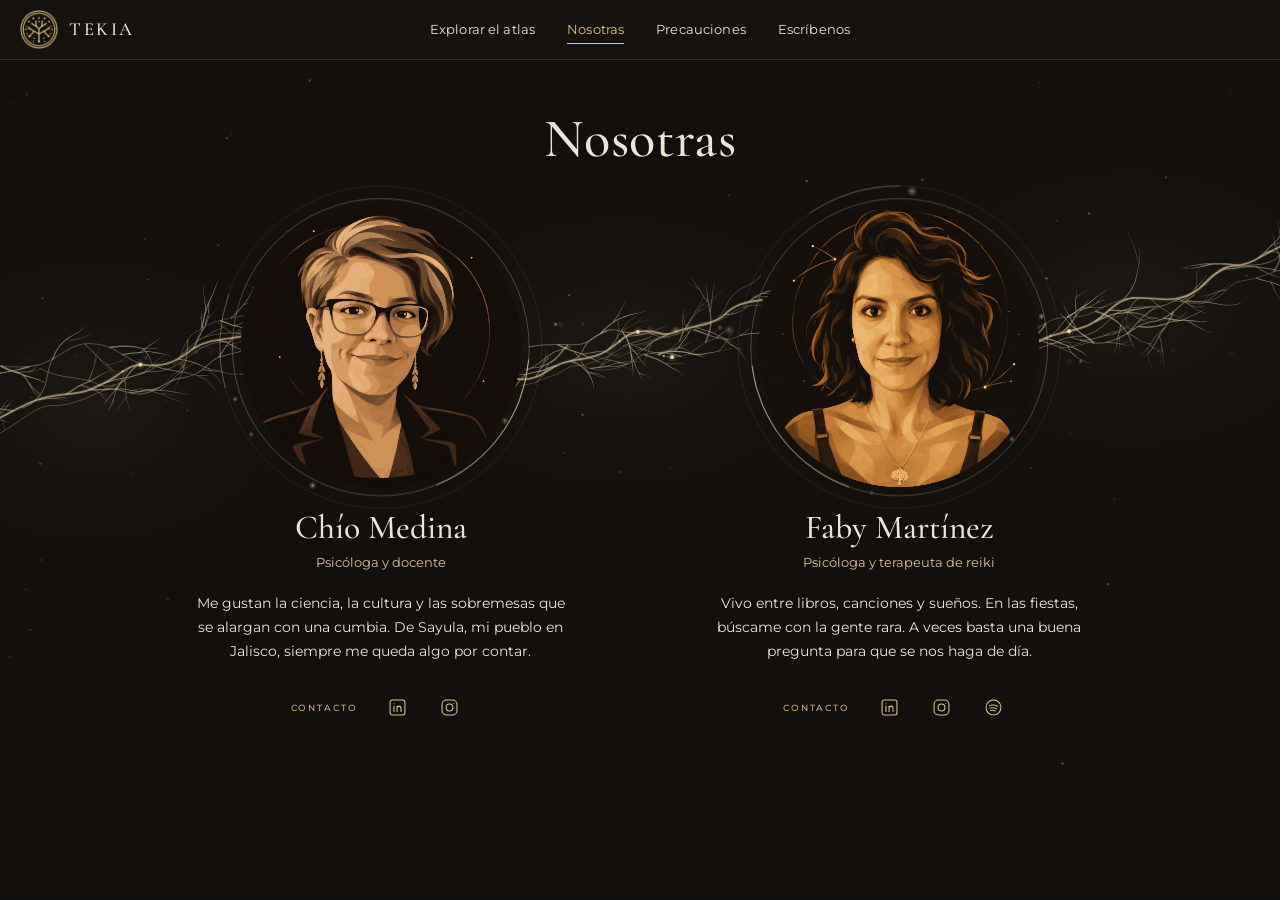
==== nosotras.html @ 7fb5103b "v0.75: retrato frontal de Faby Martínez" ====
<!doctype html>
<html lang="es" class="at-top">
<head>
<meta charset="utf-8">
<meta name="viewport" content="width=device-width, initial-scale=1, viewport-fit=cover">
<meta name="robots" content="noindex">
<title>Nosotras · TEKIA</title>
<link rel="icon" href="assets/tekia-emblema-oro-web.png">
<link rel="preconnect" href="https://fonts.googleapis.com">
<link rel="stylesheet" href="https://fonts.googleapis.com/css2?family=Cormorant+Garamond:ital,wght@0,500;0,600;1,500&family=Montserrat:wght@400;500;600&display=swap">
<style>
:root{
  --noche:#120F0D; --tx:#EDE6D6; --sub:#B4AA97; --oro:#D9C38A; --oro-tenue:#C9B071; --marfil:rgba(237,230,214,.14);
  --serif:"Cormorant Garamond","EB Garamond",Garamond,Georgia,serif;
  --sans:"Montserrat",system-ui,-apple-system,"Segoe UI",sans-serif;
  color-scheme:dark;
}
*{box-sizing:border-box}
html{background:var(--noche)}
body{margin:0;min-height:100vh;min-height:100dvh;background:var(--noche);color:var(--tx);font-family:var(--sans);line-height:1.6;overflow-x:hidden}
a{color:inherit}

/* Barra superior: la misma del atlas */
.top{position:fixed;top:env(safe-area-inset-top,0px);left:0;right:0;z-index:9;display:grid;grid-template-columns:1fr auto 1fr;align-items:center;
  padding:.6rem max(20px,env(safe-area-inset-right,0px)) .6rem max(20px,env(safe-area-inset-left,0px));
  background:rgba(26,23,20,.55);-webkit-backdrop-filter:blur(12px) saturate(1.2);backdrop-filter:blur(12px) saturate(1.2);border-bottom:1px solid var(--marfil)}
.top .brand{justify-self:start;display:inline-flex;align-items:center;gap:.7rem;text-decoration:none;color:var(--tx)}
.top .brand img{width:38px;display:block;filter:drop-shadow(0 1px 2px rgba(0,0,0,.25))}
.top .brand span{font:500 1.15rem/1 var(--serif);letter-spacing:.14em}
.top nav{display:flex;justify-content:center;gap:2rem;font:400 .82rem/1 var(--sans);letter-spacing:.01em}
.top nav a{text-decoration:none;color:var(--tx);padding:.55rem 0;position:relative;white-space:nowrap;display:inline-flex;align-items:center;min-height:32px}
.top nav a::after{content:"";position:absolute;left:0;right:0;bottom:.1rem;height:1px;background:var(--oro);transform:scaleX(0);transition:transform .3s}
.top nav a:hover{color:var(--oro)}.top nav a:hover::after{transform:scaleX(1)}
.top nav a[aria-current]{color:var(--oro);cursor:default}.top nav a[aria-current]::after{transform:scaleX(1)}
.top nav a:focus-visible{outline:1px solid var(--oro);outline-offset:4px}
.top .end{justify-self:end}
@media (max-width:860px){.top nav{gap:1.1rem;font-size:.76rem}}
@media (max-width:640px){.top{grid-template-columns:auto 1fr auto}.top .brand span{display:none}.top nav{gap:1rem}.top nav a{display:none}.top nav a.m{display:inline-flex}}

/* Nosotras */
.nos{position:relative;isolation:isolate;padding:calc(76px + env(safe-area-inset-top,0px) + 2.2rem) max(20px,env(safe-area-inset-right,0px)) 4.5rem max(20px,env(safe-area-inset-left,0px))}
.nos h1{margin:0 0 2.4rem;text-align:center;font:500 clamp(2.4rem,5vw,3.4rem)/1.05 var(--serif);letter-spacing:.01em;color:var(--tx)}
.nos{overflow:hidden}
.mic{position:absolute;z-index:-1;left:50%;transform:translateX(-50%);top:calc(76px + env(safe-area-inset-top,0px));width:max(100%,1200px);max-width:none;height:auto;pointer-events:none}
/* cuatro niveles alineados por la cuadrícula: medallón, nombre y oficio, semblanza, contacto */
.fichas{max-width:60rem;margin:0 auto;display:grid;grid-template-columns:repeat(2,minmax(0,1fr));grid-template-rows:auto auto 1fr auto;column-gap:clamp(2rem,6vw,5rem)}
.ficha{display:grid;grid-row:span 4;grid-template-rows:subgrid;justify-items:center;text-align:center}
.med{width:min(280px,100%);aspect-ratio:1/1;margin:0 0 1.4rem}
.med img{display:block;width:100%;height:100%;object-fit:contain;border-radius:50%}
.quien h2{margin:0;font:500 clamp(1.7rem,3vw,2.1rem)/1.15 var(--serif);color:var(--tx)}
.quien p{margin:.35rem 0 0;font:400 .82rem/1.4 var(--sans);color:var(--oro)}
.bio{margin:1.2rem 0 0;max-width:23rem;font:400 .86rem/1.75 var(--sans);color:var(--tx);text-wrap:pretty}
.ct{display:flex;align-items:center;justify-content:center;gap:.5rem;margin-top:1.4rem}
.ct span{font:500 .58rem/1 var(--sans);letter-spacing:.2em;text-transform:uppercase;color:var(--oro-tenue);margin-right:.6rem}
.ct a{width:44px;height:44px;display:grid;place-items:center;border-radius:99px;color:var(--oro);transition:color .3s,background .3s}
.ct a:hover{color:#EFE0B4;background:rgba(217,195,138,.08)}
.ct a:focus-visible{outline:1px solid var(--oro);outline-offset:2px}
.ct svg{width:21px;height:21px}
@media (max-width:640px){
  .nos{padding:calc(64px + env(safe-area-inset-top,0px) + 1.4rem) 12px 3rem}
  .nos h1{margin-bottom:1.5rem}
  .fichas{column-gap:10px;max-width:440px}
  .med{width:100%;margin-bottom:.8rem}
  .quien h2{font-size:clamp(1.45rem,6.65vw,2.1rem)}
  .quien p{font-size:.74rem}
  .bio{margin-top:.7rem;font-size:.78rem;line-height:1.55}
  .ct{flex-wrap:wrap;gap:0;margin-top:.9rem}
  .ct span{flex-basis:100%;text-align:center;margin:0 0 .1rem}
  .mic{width:min(600px,calc(133.333% - 32px));top:calc(64px + env(safe-area-inset-top,0px) + 4.2rem)}
}
.halo{position:absolute;inset:0;z-index:-1;width:100%;height:100%;pointer-events:none}
.med{position:relative}
.sr{position:absolute;width:1px;height:1px;overflow:hidden;clip:rect(0 0 0 0);white-space:nowrap}
</style>
</head>
<body>
<header class="top">
  <a class="brand" href="./" aria-label="TEKIA, volver al atlas"><img src="assets/tekia-emblema-oro-web.png" alt=""><span aria-hidden="true">TEKIA</span></a>
  <nav aria-label="Navegación general"><a href="./">Explorar el atlas</a><a class="m" aria-current="page">Nosotras</a><a class="m" href="./#f-precauciones">Precauciones</a><a href="./#f-acomp">Escríbenos</a></nav>
  <span class="end" aria-hidden="true"></span>
</header>
<main class="nos" id="nosotras">
  <img class="mic" src="assets/nosotras/micelio.svg" width="1200" height="720" alt="" aria-hidden="true">
  <canvas class="halo" id="halo" aria-hidden="true"></canvas>
  <h1>Nosotras</h1>
  <div class="fichas">
    <article class="ficha" aria-labelledby="n-chio">
      <div class="med"><img src="assets/nosotras/chio-medina.svg" width="1080" height="1080" alt="Retrato dibujado de Chío Medina"></div>
      <div class="quien"><h2 id="n-chio">Chío Medina</h2><p>Psicóloga y docente</p></div>
      <p class="bio">Me gustan la ciencia, la cultura y las sobremesas que se alargan con una cumbia. De Sayula, mi pueblo en Jalisco, siempre me queda algo por contar.</p>
      <div class="ct"><span>Contacto</span>
        <a href="https://www.linkedin.com/in/roc%C3%ADomedina/" target="_blank" rel="noopener" aria-label="LinkedIn de Chío Medina (se abre en otra pestaña)"><svg viewBox="0 0 24 24" aria-hidden="true"><use href="#i-in"/></svg></a>
        <a href="https://www.instagram.com/chiomedinar/" target="_blank" rel="noopener" aria-label="Instagram de Chío Medina (se abre en otra pestaña)"><svg viewBox="0 0 24 24" aria-hidden="true"><use href="#i-ig"/></svg></a>
      </div>
    </article>
    <article class="ficha" aria-labelledby="n-faby">
      <div class="med"><img src="assets/nosotras/faby-martinez.svg" width="1080" height="1080" alt="Retrato de Faby Martínez"></div>
      <div class="quien"><h2 id="n-faby">Faby Martínez</h2><p>Psicóloga y terapeuta de reiki</p></div>
      <p class="bio">Vivo entre libros, canciones y sueños. En las fiestas, búscame con la gente rara. A veces basta una buena pregunta para que se nos haga de día.</p>
      <div class="ct"><span>Contacto</span>
        <a href="https://www.linkedin.com/in/fabiola-mart%C3%ADnez-1661a428b" target="_blank" rel="noopener" aria-label="LinkedIn de Faby Martínez (se abre en otra pestaña)"><svg viewBox="0 0 24 24" aria-hidden="true"><use href="#i-in"/></svg></a>
        <a href="https://www.instagram.com/fabmar.12/" target="_blank" rel="noopener" aria-label="Instagram de Faby Martínez (se abre en otra pestaña)"><svg viewBox="0 0 24 24" aria-hidden="true"><use href="#i-ig"/></svg></a>
        <a href="https://open.spotify.com/user/metzeri.27" target="_blank" rel="noopener" aria-label="Spotify de Faby Martínez (se abre en otra pestaña)"><svg viewBox="0 0 24 24" aria-hidden="true"><use href="#i-sp"/></svg></a>
      </div>
    </article>
  </div>
</main>
<svg width="0" height="0" style="position:absolute" aria-hidden="true">
  <symbol id="i-in" viewBox="0 0 24 24"><g fill="none" stroke="currentColor" stroke-width="1.2" stroke-linecap="round" stroke-linejoin="round"><rect x="3.5" y="3.5" width="17" height="17" rx="2.5"/><path d="M8 10.5v6M8 7.6v.1M11.5 16.5v-6M11.5 13c0-1.6 1-2.6 2.4-2.6 1.4 0 2.1.9 2.1 2.6v3.5"/></g></symbol>
  <symbol id="i-ig" viewBox="0 0 24 24"><g fill="none" stroke="currentColor" stroke-width="1.2" stroke-linecap="round"><rect x="3.5" y="3.5" width="17" height="17" rx="5"/><circle cx="12" cy="12" r="3.9"/><path d="M16.9 7.1v.1"/></g></symbol>
  <symbol id="i-sp" viewBox="0 0 24 24"><g fill="none" stroke="currentColor" stroke-width="1.2" stroke-linecap="round"><circle cx="12" cy="12" r="8.5"/><path d="M7.6 9.6c3-.9 6.3-.6 9 .9M8.1 12.6c2.4-.7 5-.4 7.2.8M8.6 15.4c1.9-.5 3.8-.3 5.5.6"/></g></symbol>
</svg>
<script>
// anillos y partículas: capa decorativa aparte; los retratos no se tocan
(function(){var cv=document.getElementById('halo'),nos=document.getElementById('nosotras'),cx=cv.getContext('2d'),dpr=1,W=0,H=0,M=[],P=[],O=[],
  still=matchMedia('(prefers-reduced-motion: reduce)'),t0=performance.now(),raf=0;
  function rnd(a,b){return a+Math.random()*(b-a)}
  function layout(){var n=nos.getBoundingClientRect();dpr=Math.min(2,devicePixelRatio||1);W=n.width;H=n.height;cv.width=W*dpr;cv.height=H*dpr;
    M=[].map.call(nos.querySelectorAll('.med img'),function(m){var r=m.getBoundingClientRect();return {x:r.left-n.left+r.width/2,y:r.top-n.top+r.height/2,r:r.width/2}});
    if(!P.length){for(var k=0;k<46;k++)P.push({u:Math.random(),v:rnd(.012,.035)*(Math.random()<.5?-1:1),o:rnd(-1,1),s:rnd(.6,1.6),a:rnd(.35,.9),ph:rnd(0,6.3)})}
    if(!O.length){M.forEach(function(m,i){for(var k=0;k<5;k++)O.push({m:i,a:rnd(0,6.3),w:rnd(.08,.22)*(k%2?-1:1),rr:rnd(1.03,1.13),s:rnd(.7,1.5),ph:rnd(0,6.3)})})}
    draw(performance.now())}
  // hebra que une los dos retratos y sale a los bordes, con una ondulación suave
  function strand(u,t){if(M.length<2)return [0,0];var a=M[0],b=M[1],y0=(a.y+b.y)/2,x=u*W,
    w=Math.sin(u*9+t*.00035)*a.r*.07+Math.sin(u*23-t*.0005)*a.r*.025,
    lift=-Math.exp(-Math.pow((x-(a.x+b.x)/2)/(a.r*1.4),2))*a.r*.08;return [x,y0+w+lift]}
  function draw(t){cx.setTransform(dpr,0,0,dpr,0,0);cx.clearRect(0,0,W,H);if(M.length<2)return;var dt=(t-t0)/1000,mv=!still.matches;
    // anillos
    M.forEach(function(m,i){var br=mv?.5+.5*Math.sin(dt*.6+i*1.7):.6;
      cx.lineWidth=.7;cx.strokeStyle='rgba(217,195,138,'+(.32+.16*br)+')';cx.beginPath();cx.arc(m.x,m.y,m.r*1.06,0,6.2832);cx.stroke();
      cx.lineWidth=.5;cx.strokeStyle='rgba(201,176,113,.24)';cx.beginPath();cx.arc(m.x,m.y,m.r*1.15,0,6.2832);cx.stroke();
      var rot=mv?dt*(i?-.05:.05):0;cx.lineWidth=.9;cx.strokeStyle='rgba(240,222,170,'+(.5+.3*br)+')';cx.beginPath();cx.arc(m.x,m.y,m.r*1.06,rot+i*2,rot+i*2+1.1);cx.stroke();
      cx.beginPath();cx.arc(m.x,m.y,m.r*1.15,-rot*1.4+3+i,-rot*1.4+3.6+i);cx.strokeStyle='rgba(217,195,138,.38)';cx.stroke()});
    // partículas que orbitan
    O.forEach(function(o){var m=M[o.m],a=o.a+(mv?dt*o.w:0),x=m.x+Math.cos(a)*m.r*o.rr,y=m.y+Math.sin(a)*m.r*o.rr,al=.45+.35*Math.sin(dt*1.3+o.ph);dot(x,y,o.s,mv?al:.6)});
    // partículas que viajan por la hebra
    P.forEach(function(p){var u=((p.u+(mv?dt*p.v:0))%1+1)%1,q=strand(u,mv?t:0),edge=Math.min(1,u*6,(1-u)*6),y=q[1]+p.o*M[0].r*.05;
      dot(q[0],y,p.s,p.a*edge*(mv?.6+.4*Math.sin(dt*2+p.ph):.7))})}
  function dot(x,y,s,a){var g=cx.createRadialGradient(x,y,0,x,y,s*4);g.addColorStop(0,'rgba(255,240,200,'+a+')');g.addColorStop(.3,'rgba(232,212,158,'+a*.5+')');g.addColorStop(1,'rgba(201,176,113,0)');cx.fillStyle=g;cx.beginPath();cx.arc(x,y,s*4,0,6.2832);cx.fill()}
  function loop(t){draw(t);raf=still.matches||document.hidden?0:requestAnimationFrame(loop)}
  function go(){if(!raf&&!still.matches&&!document.hidden)raf=requestAnimationFrame(loop);else draw(performance.now())}
  addEventListener('resize',layout);document.addEventListener('visibilitychange',go);still.addEventListener&&still.addEventListener('change',go);
  [].forEach.call(nos.querySelectorAll('.med img'),function(i){if(!i.complete)i.addEventListener('load',layout)});
  if(document.fonts&&document.fonts.ready)document.fonts.ready.then(layout);layout();go()})();
</script>
</body>
</html>
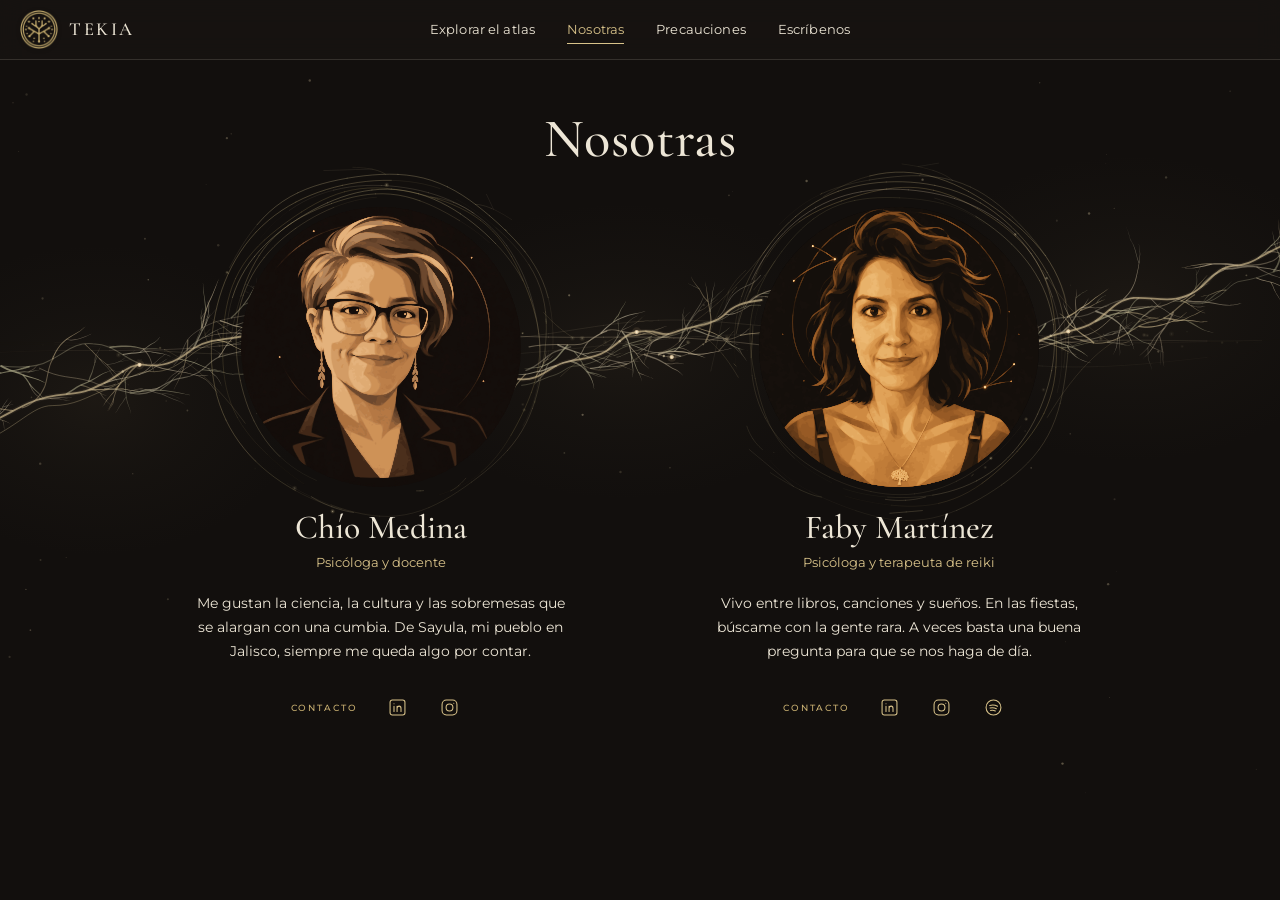
==== commit cac96c9e: "v0.77: micelio vivo alrededor de los retratos en Nosotras" ====
--- a/nosotras.html
+++ b/nosotras.html
@@ -37,7 +37,11 @@
 @media (max-width:860px){.top nav{gap:1.1rem;font-size:.76rem}}
 @media (max-width:640px){.top{grid-template-columns:auto 1fr auto}.top .brand span{display:none}.top nav{gap:1rem}.top nav a{display:none}.top nav a.m{display:inline-flex}}
 
-/* Nosotras */
+</style>
+<style id="nos-css">
+/* Nosotras: estilos acotados a la sección (también se usan dentro del atlas) */
+.nos{--noche:#120F0D;--tx:#EDE6D6;--sub:#B4AA97;--oro:#D9C38A;--oro-tenue:#C9B071;--serif:"Cormorant Garamond","EB Garamond",Garamond,Georgia,serif;--sans:"Montserrat",system-ui,-apple-system,"Segoe UI",sans-serif;background:var(--noche);color:var(--tx);font-family:var(--sans);line-height:1.6;min-height:100vh;min-height:100dvh}
+.nos *{box-sizing:border-box}.nos a{color:inherit}
 .nos{position:relative;isolation:isolate;padding:calc(76px + env(safe-area-inset-top,0px) + 2.2rem) max(20px,env(safe-area-inset-right,0px)) 4.5rem max(20px,env(safe-area-inset-left,0px))}
 .nos h1{margin:0 0 2.4rem;text-align:center;font:500 clamp(2.4rem,5vw,3.4rem)/1.05 var(--serif);letter-spacing:.01em;color:var(--tx)}
 .nos{overflow:hidden}
@@ -69,6 +73,10 @@
   .mic{width:min(600px,calc(133.333% - 32px));top:calc(64px + env(safe-area-inset-top,0px) + 4.2rem)}
 }
 .halo{position:absolute;inset:0;z-index:-1;width:100%;height:100%;pointer-events:none}
+/* el micelio de fondo respira: deriva de pocos px, muy lenta */
+@keyframes micVivo{0%{transform:translate(-50%,0);opacity:.86}50%{transform:translate(calc(-50% + 5px),-3px);opacity:1}100%{transform:translate(calc(-50% - 4px),2px);opacity:.92}}
+.mic{animation:micVivo 36s ease-in-out infinite alternate}
+@media (prefers-reduced-motion:reduce){.mic{animation:none}}
 .med{position:relative}
 .sr{position:absolute;width:1px;height:1px;overflow:hidden;clip:rect(0 0 0 0);white-space:nowrap}
 </style>
@@ -110,35 +118,70 @@
   <symbol id="i-ig" viewBox="0 0 24 24"><g fill="none" stroke="currentColor" stroke-width="1.2" stroke-linecap="round"><rect x="3.5" y="3.5" width="17" height="17" rx="5"/><circle cx="12" cy="12" r="3.9"/><path d="M16.9 7.1v.1"/></g></symbol>
   <symbol id="i-sp" viewBox="0 0 24 24"><g fill="none" stroke="currentColor" stroke-width="1.2" stroke-linecap="round"><circle cx="12" cy="12" r="8.5"/><path d="M7.6 9.6c3-.9 6.3-.6 9 .9M8.1 12.6c2.4-.7 5-.4 7.2.8M8.6 15.4c1.9-.5 3.8-.3 5.5.6"/></g></symbol>
 </svg>
-<script>
-// anillos y partículas: capa decorativa aparte; los retratos no se tocan
-(function(){var cv=document.getElementById('halo'),nos=document.getElementById('nosotras'),cx=cv.getContext('2d'),dpr=1,W=0,H=0,M=[],P=[],O=[],
-  still=matchMedia('(prefers-reduced-motion: reduce)'),t0=performance.now(),raf=0;
-  function rnd(a,b){return a+Math.random()*(b-a)}
-  function layout(){var n=nos.getBoundingClientRect();dpr=Math.min(2,devicePixelRatio||1);W=n.width;H=n.height;cv.width=W*dpr;cv.height=H*dpr;
-    M=[].map.call(nos.querySelectorAll('.med img'),function(m){var r=m.getBoundingClientRect();return {x:r.left-n.left+r.width/2,y:r.top-n.top+r.height/2,r:r.width/2}});
-    if(!P.length){for(var k=0;k<46;k++)P.push({u:Math.random(),v:rnd(.012,.035)*(Math.random()<.5?-1:1),o:rnd(-1,1),s:rnd(.6,1.6),a:rnd(.35,.9),ph:rnd(0,6.3)})}
-    if(!O.length){M.forEach(function(m,i){for(var k=0;k<5;k++)O.push({m:i,a:rnd(0,6.3),w:rnd(.08,.22)*(k%2?-1:1),rr:rnd(1.03,1.13),s:rnd(.7,1.5),ph:rnd(0,6.3)})})}
-    draw(performance.now())}
-  // hebra que une los dos retratos y sale a los bordes, con una ondulación suave
-  function strand(u,t){if(M.length<2)return [0,0];var a=M[0],b=M[1],y0=(a.y+b.y)/2,x=u*W,
-    w=Math.sin(u*9+t*.00035)*a.r*.07+Math.sin(u*23-t*.0005)*a.r*.025,
-    lift=-Math.exp(-Math.pow((x-(a.x+b.x)/2)/(a.r*1.4),2))*a.r*.08;return [x,y0+w+lift]}
-  function draw(t){cx.setTransform(dpr,0,0,dpr,0,0);cx.clearRect(0,0,W,H);if(M.length<2)return;var dt=(t-t0)/1000,mv=!still.matches;
-    // anillos
-    M.forEach(function(m,i){var br=mv?.5+.5*Math.sin(dt*.6+i*1.7):.6;
-      cx.lineWidth=.7;cx.strokeStyle='rgba(217,195,138,'+(.32+.16*br)+')';cx.beginPath();cx.arc(m.x,m.y,m.r*1.06,0,6.2832);cx.stroke();
-      cx.lineWidth=.5;cx.strokeStyle='rgba(201,176,113,.24)';cx.beginPath();cx.arc(m.x,m.y,m.r*1.15,0,6.2832);cx.stroke();
-      var rot=mv?dt*(i?-.05:.05):0;cx.lineWidth=.9;cx.strokeStyle='rgba(240,222,170,'+(.5+.3*br)+')';cx.beginPath();cx.arc(m.x,m.y,m.r*1.06,rot+i*2,rot+i*2+1.1);cx.stroke();
-      cx.beginPath();cx.arc(m.x,m.y,m.r*1.15,-rot*1.4+3+i,-rot*1.4+3.6+i);cx.strokeStyle='rgba(217,195,138,.38)';cx.stroke()});
-    // partículas que orbitan
-    O.forEach(function(o){var m=M[o.m],a=o.a+(mv?dt*o.w:0),x=m.x+Math.cos(a)*m.r*o.rr,y=m.y+Math.sin(a)*m.r*o.rr,al=.45+.35*Math.sin(dt*1.3+o.ph);dot(x,y,o.s,mv?al:.6)});
+<script id="nos-js">
+// micelio vivo: capa decorativa aparte (canvas detrás); los retratos no se tocan
+(function(){var cv=document.getElementById('halo'),nos=document.getElementById('nosotras'),cx=cv.getContext('2d'),dpr=1,W=0,H=0,M=[],P=[],O=[],HY=[],TW=[],LK=[],
+  still=matchMedia('(prefers-reduced-motion: reduce)'),t0=performance.now(),raf=0,TAU=6.2832,
+  seed=7;function rnd(a,b){seed=(seed*16807)%2147483647;return a+(seed/2147483647)*(b-a)}
+  function sg(){return rnd(0,1)<.5?-1:1}
+  var COL=['203,186,153','217,195,138','232,212,158','201,176,113','226,204,150'];
+  // hebras precalculadas en unidades del radio; cada cuadro solo mueve parámetros
+  function build(){M.forEach(function(m,i){var n=8,base=HY.length;
+    for(var k=0;k<n;k++){var hs=[];for(var j=0;j<3;j++)hs.push({k:[2,3,5,7][(k+j*2)%4],A:rnd(.004,.013),ph:rnd(0,TAU),w:rnd(.025,.07)*sg()});
+      HY.push({m:i,rr:1.05+.19*k/(n-1)+rnd(-.008,.008),a0:rnd(0,TAU),span:rnd(2.8,6.1),dir:sg(),hs:hs,br:rnd(.004,.008),bw:TAU/rnd(10,20),bp:rnd(0,TAU),
+        gw:TAU/rnd(12,20),gp:rnd(0,TAU),al:rnd(.22,.46)*m.sc*(m.sc<1?1.1:1),lw:rnd(.5,.85),c:COL[[4,1,2,3,0][k%5]]})}
+    for(k=0;k<16;k++){var a=base+Math.floor(rnd(0,n-1)),free=k%3==0;
+      TW.push({h:free?base+n-1:a,h2:free?-1:a+1,f:rnd(0,TAU),d:rnd(.12,.38)*sg(),bulge:rnd(-.02,.05),out:rnd(.05,.1),gw:TAU/rnd(11,19),gp:rnd(0,TAU),al:rnd(.18,.38),fork:rnd(.4,.7),fd:rnd(.15,.3)*sg()})}
+    for(k=0;k<4;k++)LK.push({m:i,side:k<2?0:1,d:(k%2?1:-1)*rnd(.35,.7),x:rnd(1.35,1.7),rr:rnd(1.1,1.2),gw:TAU/rnd(13,20),gp:rnd(0,TAU)})});
+    for(var k=0;k<46;k++)P.push({u:rnd(0,1),v:rnd(.008,.022)*sg(),o:rnd(-1,1),s:rnd(.5,1.1),a:rnd(.35,.8),ph:rnd(0,TAU)});
+    for(k=0;k<14;k++)O.push({h:Math.floor(rnd(0,HY.length)),f:rnd(0,TAU),w:rnd(.02,.05)*sg(),s:rnd(.5,1),ph:rnd(0,TAU)})}
+  // si la sección está oculta (0×0) no se mide ni se dibuja; TEKIA_nosHalo() la recupera al mostrarse
+  function layout(){var n=nos.getBoundingClientRect();M=[];if(!nos.getClientRects().length||!(n.width>0)||!(n.height>0))return;
+    dpr=Math.min(2,devicePixelRatio||1);W=n.width;H=n.height;cv.width=W*dpr;cv.height=H*dpr;
+    M=[].map.call(nos.querySelectorAll('.med img'),function(m){var r=m.getBoundingClientRect();return {x:r.left-n.left+r.width/2,y:r.top-n.top+r.height/2,r:r.width/2,sc:r.width<240?.72:1}}).filter(function(m){return m.r>0&&isFinite(m.x)&&isFinite(m.y)});
+    if(M.length<2)M=[];
+    if(!HY.length&&M.length>1)build();draw(performance.now())}
+  function rot(i,t){return t*(i?-.012:.012)}
+  // radio de una hebra en el ángulo local f
+  function R(h,f,t){var m=M[h.m],v=h.rr-1+h.br*Math.sin(t*h.bw+h.bp);for(var j=0;j<3;j++){var q=h.hs[j];v+=q.A*Math.sin(q.k*f+q.ph+q.w*t)}return m.r*(1+v*m.sc)}
+  function pt(h,f,t,ex){var m=M[h.m],a=f+rot(h.m,t),r=R(h,f,t)+(ex||0)*m.r*m.sc;return [m.x+Math.cos(a)*r,m.y+Math.sin(a)*r]}
+  function grow(w,p,t){var s=.5+.5*Math.sin(t*w+p);return s*s*(3-2*s)}
+  // hebra horizontal que une los dos retratos y sale a los bordes
+  function strand(u,t,o){if(M.length<2)return [0,0];var a=M[0],b=M[1],y0=(a.y+b.y)/2,x=u*W,o=o||0,
+    w=Math.sin(u*(9+o*2.3)+t*.35+o*1.7)*a.r*.07+Math.sin(u*(23-o*4)-t*.5+o)*a.r*.025,
+    lift=-Math.exp(-Math.pow((x-(a.x+b.x)/2)/(a.r*1.4),2))*a.r*.08;return [x,y0+w+lift+o*a.r*.045]}
+  function seg(pts,al,c,lw,fade){cx.lineWidth=lw;var n=pts.length,ch=6;for(var i=0;i<n-1;i+=ch){var e=Math.min(n-1,i+ch),u=(i+e)/2/(n-1),f=fade?fade(u,pts[i]):1;
+      if(al*f<.01)continue;cx.strokeStyle='rgba('+c+','+(al*f).toFixed(3)+')';cx.beginPath();cx.moveTo(pts[i][0],pts[i][1]);for(var j=i+1;j<=e;j++)cx.lineTo(pts[j][0],pts[j][1]);cx.stroke()}}
+  function quad(p0,c,p2,g,n){var o=[];n=n||10;for(var i=0;i<=n;i++){var s=g*i/n,z=1-s;o.push([z*z*p0[0]+2*z*s*c[0]+s*s*p2[0],z*z*p0[1]+2*z*s*c[1]+s*s*p2[1]])}return o}
+  function draw(T){cx.setTransform(dpr,0,0,dpr,0,0);cx.clearRect(0,0,W,H);if(M.length<2)return;var mv=!still.matches,t=mv?(T-t0)/1000+40:47;
+    cx.lineCap='round';cx.lineJoin='round';
+    // hebras horizontales
+    [[0,.34,.8],[-1,.2,.55],[1.2,.16,.5]].forEach(function(s){var pts=[];for(var i=0;i<=140;i++)pts.push(strand(i/140,t,s[0]));
+      seg(pts,s[1],COL[0],s[2],function(u){return Math.min(1,u*5,(1-u)*5)})});
+    // anillos de micelio que rodean cada retrato, crecen y se repliegan despacio
+    HY.forEach(function(h){var g=mv?.58+.42*grow(h.gw,h.gp,t):.9,sp=h.span*g,n=Math.max(8,Math.ceil(sp/.05)),pts=[];
+      for(var i=0;i<=n;i++)pts.push(pt(h,h.a0+h.dir*sp*i/n,t));var m=M[h.m];
+      seg(pts,h.al,h.c,h.lw,function(u,p){var dn=(p[1]-m.y)/(m.r*1.2);return Math.min(1,u*7,(1-u)*4)*(1-.4*Math.max(0,dn*dn*dn))})});
+    // ramitas que se bifurcan y se reconectan con la hebra vecina
+    TW.forEach(function(w){var h=HY[w.h],g=mv?grow(w.gw,w.gp,t):.8;if(g<.03)return;var p0=pt(h,w.f,t),p2,c,f2=w.f+w.d;
+      if(w.h2>=0){var h2=HY[w.h2];p2=pt(h2,f2,t);c=pt(h,w.f+w.d*.5,t,(h2.rr-h.rr)*.5+w.bulge)}else{p2=pt(h,f2,t,w.out);c=pt(h,w.f+w.d*.3,t,w.out*.7)}
+      var pts=quad(p0,c,p2,g,12);seg(pts,w.al,COL[2],.5,function(u){return w.h2>=0?1:1-u*.6});
+      if(w.h2<0&&g>w.fork){var b=quad(p0,c,p2,w.fork,6).pop(),e=pt(h,f2+w.fd,t,w.out*1.25),gg=(g-w.fork)/(1-w.fork);
+        seg(quad(b,[(b[0]+e[0])/2,(b[1]+e[1])/2],e,gg,6),w.al*.8,COL[0],.45)}});
+    // enlaces entre la hebra horizontal y los anillos
+    LK.forEach(function(l){var m=M[l.m],sd=l.side?-1:1,x=Math.max(0,Math.min(W,m.x+sd*m.r*l.x*m.sc)),s=strand(x/W,t,0),
+      a=(l.side?Math.PI:0)+l.d-rot(l.m,t),e=pt({m:l.m,rr:l.rr,br:0,bw:0,bp:0,hs:HY[0].hs},a,t),c=[(s[0]+e[0])/2,s[1]+(e[1]-s[1])*.25],g=mv?.4+.6*grow(l.gw,l.gp,t):.85;
+      seg(quad(s,c,e,g,12),.26,COL[1],.5)});
+    // partículas que recorren los anillos
+    O.forEach(function(o){var h=HY[o.h],p=pt(h,o.f+(mv?o.w*t:0),t);dot(p[0],p[1],o.s,mv?.35+.3*Math.sin(t*.8+o.ph):.5)});
     // partículas que viajan por la hebra
-    P.forEach(function(p){var u=((p.u+(mv?dt*p.v:0))%1+1)%1,q=strand(u,mv?t:0),edge=Math.min(1,u*6,(1-u)*6),y=q[1]+p.o*M[0].r*.05;
-      dot(q[0],y,p.s,p.a*edge*(mv?.6+.4*Math.sin(dt*2+p.ph):.7))})}
-  function dot(x,y,s,a){var g=cx.createRadialGradient(x,y,0,x,y,s*4);g.addColorStop(0,'rgba(255,240,200,'+a+')');g.addColorStop(.3,'rgba(232,212,158,'+a*.5+')');g.addColorStop(1,'rgba(201,176,113,0)');cx.fillStyle=g;cx.beginPath();cx.arc(x,y,s*4,0,6.2832);cx.fill()}
-  function loop(t){draw(t);raf=still.matches||document.hidden?0:requestAnimationFrame(loop)}
-  function go(){if(!raf&&!still.matches&&!document.hidden)raf=requestAnimationFrame(loop);else draw(performance.now())}
+    P.forEach(function(p){var u=((p.u+(mv?t*p.v:0))%1+1)%1,q=strand(u,t,0),edge=Math.min(1,u*6,(1-u)*6),y=q[1]+p.o*M[0].r*.05;
+      dot(q[0],y,p.s,p.a*edge*(mv?.55+.35*Math.sin(t*1.2+p.ph):.6))})}
+  function dot(x,y,s,a){var g=cx.createRadialGradient(x,y,0,x,y,s*3);g.addColorStop(0,'rgba(250,236,198,'+a+')');g.addColorStop(.35,'rgba(232,212,158,'+a*.4+')');g.addColorStop(1,'rgba(201,176,113,0)');cx.fillStyle=g;cx.beginPath();cx.arc(x,y,s*3,0,6.2832);cx.fill()}
+  function off(){return still.matches||document.hidden||!nos.isConnected||!nos.getClientRects().length}
+  function loop(t){draw(t);raf=off()?0:requestAnimationFrame(loop)}
+  function go(){if(!raf&&!off())raf=requestAnimationFrame(loop);else draw(performance.now())}
+  window.TEKIA_nosHalo=function(){layout();go()};
   addEventListener('resize',layout);document.addEventListener('visibilitychange',go);still.addEventListener&&still.addEventListener('change',go);
   [].forEach.call(nos.querySelectorAll('.med img'),function(i){if(!i.complete)i.addEventListener('load',layout)});
   if(document.fonts&&document.fonts.ready)document.fonts.ready.then(layout);layout();go()})();
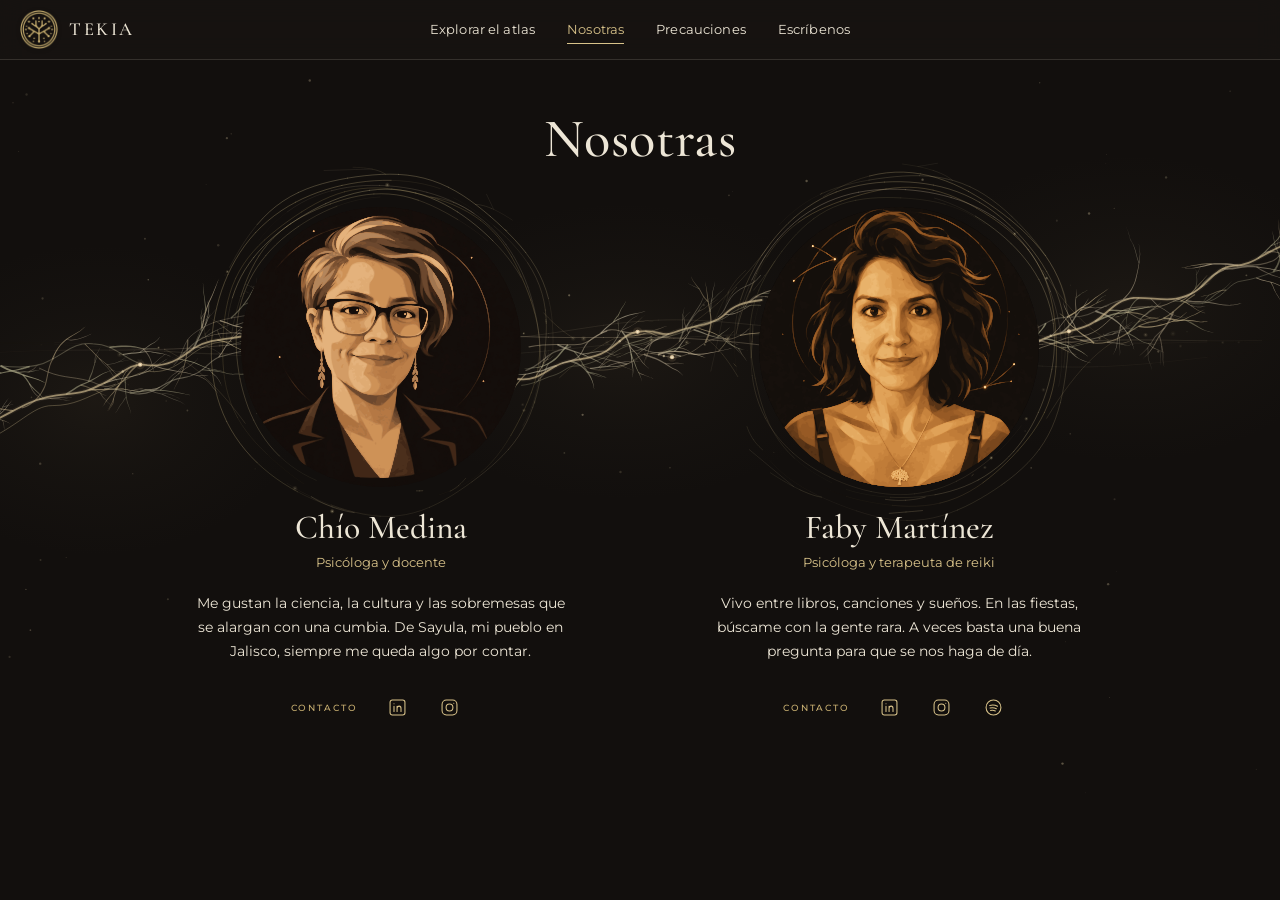
==== commit 84c08a9a: "v0.81: menú completo en celular, partículas en calma y Nosotras centrada" ====
--- a/nosotras.html
+++ b/nosotras.html
@@ -43,6 +43,7 @@
 .nos{--noche:#120F0D;--tx:#EDE6D6;--sub:#B4AA97;--oro:#D9C38A;--oro-tenue:#C9B071;--serif:"Cormorant Garamond","EB Garamond",Garamond,Georgia,serif;--sans:"Montserrat",system-ui,-apple-system,"Segoe UI",sans-serif;background:var(--noche);color:var(--tx);font-family:var(--sans);line-height:1.6;min-height:100vh;min-height:100dvh}
 .nos *{box-sizing:border-box}.nos a{color:inherit}
 .nos{position:relative;isolation:isolate;padding:calc(76px + env(safe-area-inset-top,0px) + 2.2rem) max(20px,env(safe-area-inset-right,0px)) 4.5rem max(20px,env(safe-area-inset-left,0px))}
+.nos h1:focus,.nos h1:focus-visible{outline:none}
 .nos h1{margin:0 0 2.4rem;text-align:center;font:500 clamp(2.4rem,5vw,3.4rem)/1.05 var(--serif);letter-spacing:.01em;color:var(--tx)}
 .nos{overflow:hidden}
 .mic{position:absolute;z-index:-1;left:50%;transform:translateX(-50%);top:calc(76px + env(safe-area-inset-top,0px));width:max(100%,1200px);max-width:none;height:auto;pointer-events:none}
@@ -61,7 +62,8 @@
 .ct a:focus-visible{outline:1px solid var(--oro);outline-offset:2px}
 .ct svg{width:21px;height:21px}
 @media (max-width:640px){
-  .nos{padding:calc(64px + env(safe-area-inset-top,0px) + 1.4rem) 12px 3rem}
+  .nos{padding:calc(88px + env(safe-area-inset-top,0px) + 1rem) 12px 2.5rem;display:flex;flex-direction:column;justify-content:center}
+  .nos>*{flex:none}
   .nos h1{margin-bottom:1.5rem}
   .fichas{column-gap:10px;max-width:440px}
   .med{width:100%;margin-bottom:.8rem}
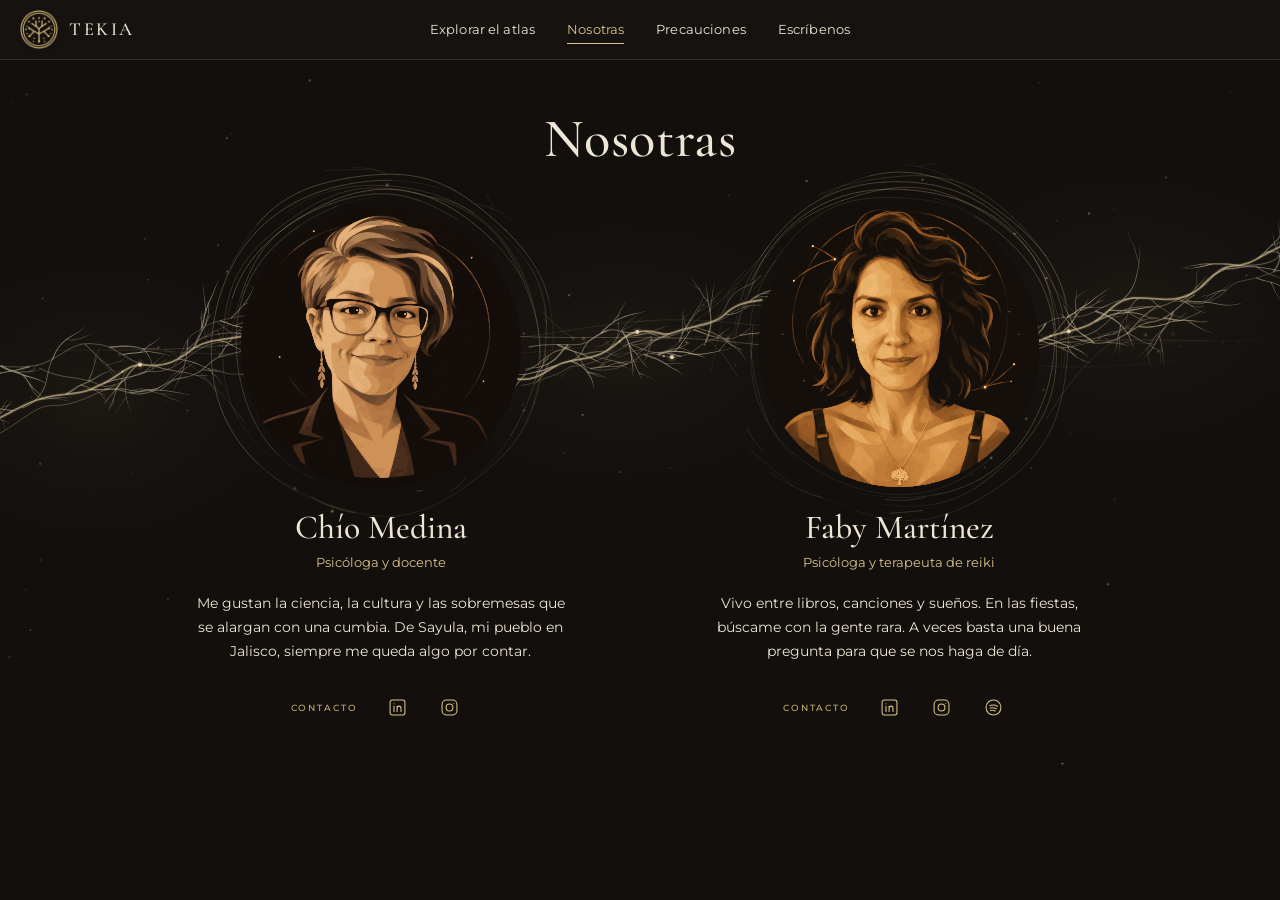
==== commit 91ddb07d: "Prueba: tema claro opcional (?tema=claro)" ====
--- a/nosotras.html
+++ b/nosotras.html
@@ -6,6 +6,7 @@
 <meta name="robots" content="noindex">
 <title>Nosotras · TEKIA</title>
 <link rel="icon" href="assets/tekia-emblema-oro-web.png">
+<script src="tema.js"></script>
 <link rel="preconnect" href="https://fonts.googleapis.com">
 <link rel="stylesheet" href="https://fonts.googleapis.com/css2?family=Cormorant+Garamond:ital,wght@0,500;0,600;1,500&family=Montserrat:wght@400;500;600&display=swap">
 <style>
@@ -37,6 +38,10 @@
 @media (max-width:860px){.top nav{gap:1.1rem;font-size:.76rem}}
 @media (max-width:640px){.top{grid-template-columns:auto 1fr auto}.top .brand span{display:none}.top nav{gap:1rem}.top nav a{display:none}.top nav a.m{display:inline-flex}}
 
+html.claro{--noche:#F6F1E4;--tx:#2F2A27;--sub:#6B6156;--oro:#7D5F27;--oro-tenue:#7D5F27;--marfil:rgba(193,161,92,.18);color-scheme:light}
+html.claro .top{background:rgba(248,245,235,.58)}
+html.claro .top .brand img{filter:none}
+html.claro .top nav a::after{background:#C1A15C}
 </style>
 <style id="nos-css">
 /* Nosotras: estilos acotados a la sección (también se usan dentro del atlas) */
@@ -74,6 +79,11 @@
   .ct span{flex-basis:100%;text-align:center;margin:0 0 .1rem}
   .mic{width:min(600px,calc(133.333% - 32px));top:calc(64px + env(safe-area-inset-top,0px) + 4.2rem)}
 }
+/* tema claro (prueba): crema luminosa, texto en tinta y oro profundo */
+html.claro .nos{--noche:#F6F1E4;--tx:#2F2A27;--sub:#6B6156;--oro:#7D5F27;--oro-tenue:#7D5F27;
+  background:radial-gradient(ellipse 60% 50% at 50% 38%,rgba(255,252,242,.95),rgba(255,252,242,0) 72%),radial-gradient(ellipse 55% 45% at 4% 0%,rgba(255,243,212,.85),rgba(255,243,212,0) 70%),radial-gradient(ellipse 90% 85% at 50% 50%,#F5F1E4 38%,#E7E8D8 78%,#DCE1CF 100%)}
+html.claro .ct a:hover{color:#5E4719;background:rgba(193,161,92,.12)}
+html.claro .mic{filter:sepia(.5) saturate(1.4) brightness(.78)}
 .halo{position:absolute;inset:0;z-index:-1;width:100%;height:100%;pointer-events:none}
 /* el micelio de fondo respira: deriva de pocos px, muy lenta */
 @keyframes micVivo{0%{transform:translate(-50%,0);opacity:.86}50%{transform:translate(calc(-50% + 5px),-3px);opacity:1}100%{transform:translate(calc(-50% - 4px),2px);opacity:.92}}
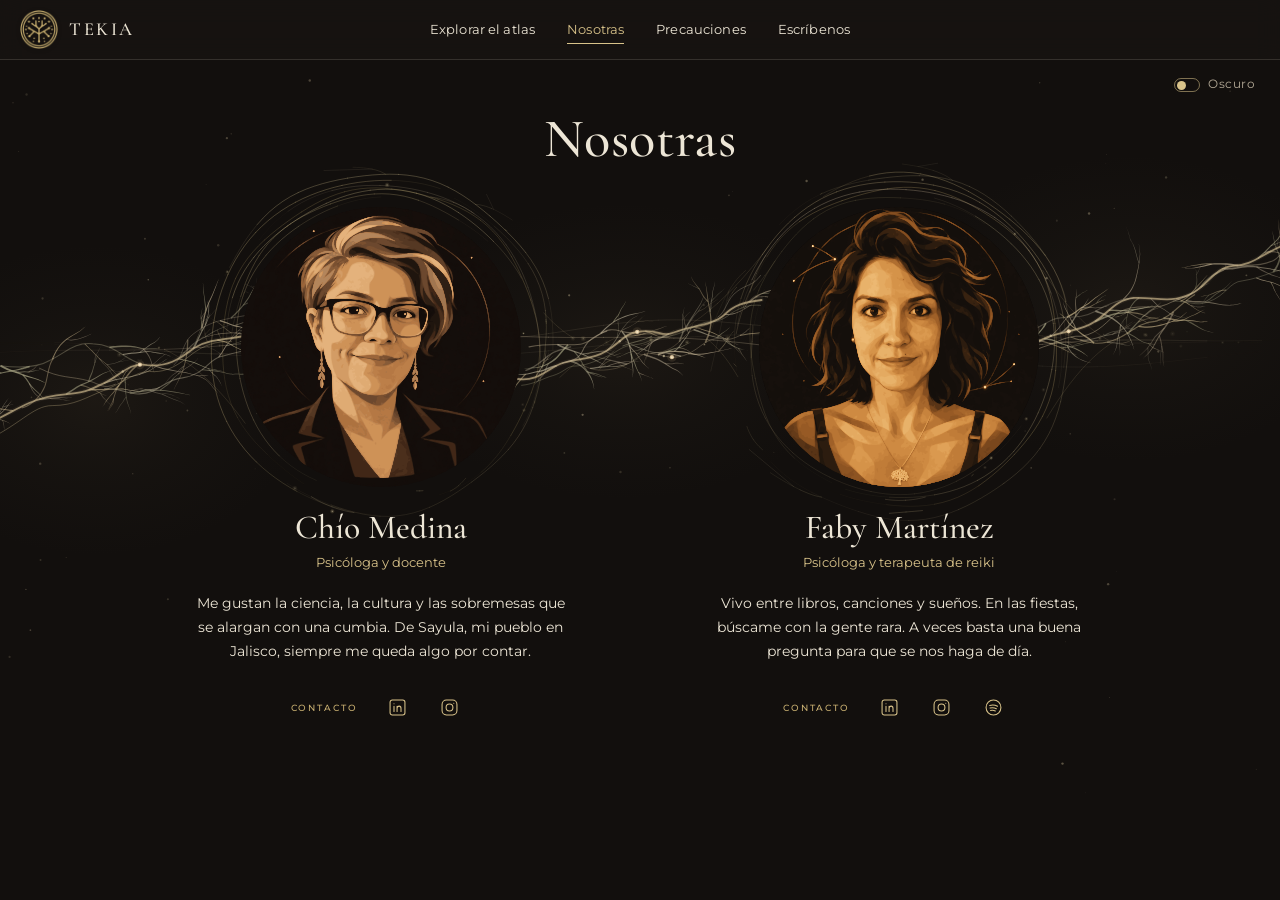
==== commit 026d73dc: "Prueba clara: palanquita claro/oscuro, cuerpo con interior salvia, fondo más verde, ventanas más tra" ====
--- a/nosotras.html
+++ b/nosotras.html
@@ -81,7 +81,7 @@
 }
 /* tema claro (prueba): crema luminosa, texto en tinta y oro profundo */
 html.claro .nos{--noche:#F6F1E4;--tx:#2F2A27;--sub:#6B6156;--oro:#7D5F27;--oro-tenue:#7D5F27;
-  background:radial-gradient(ellipse 60% 50% at 50% 38%,rgba(255,252,242,.95),rgba(255,252,242,0) 72%),radial-gradient(ellipse 55% 45% at 4% 0%,rgba(255,243,212,.85),rgba(255,243,212,0) 70%),radial-gradient(ellipse 90% 85% at 50% 50%,#F5F1E4 38%,#E7E8D8 78%,#DCE1CF 100%)}
+  background:radial-gradient(ellipse 60% 50% at 50% 38%,rgba(255,252,242,.95),rgba(255,252,242,0) 72%),radial-gradient(ellipse 55% 45% at 4% 0%,rgba(255,243,212,.85),rgba(255,243,212,0) 70%),radial-gradient(ellipse 90% 85% at 50% 50%,#F6F2E6 22%,#E3E7D4 62%,#CFD9C2 90%,#C3CFB5 100%)}
 html.claro .ct a:hover{color:#5E4719;background:rgba(193,161,92,.12)}
 html.claro .mic{filter:sepia(.5) saturate(1.4) brightness(.78)}
 .halo{position:absolute;inset:0;z-index:-1;width:100%;height:100%;pointer-events:none}
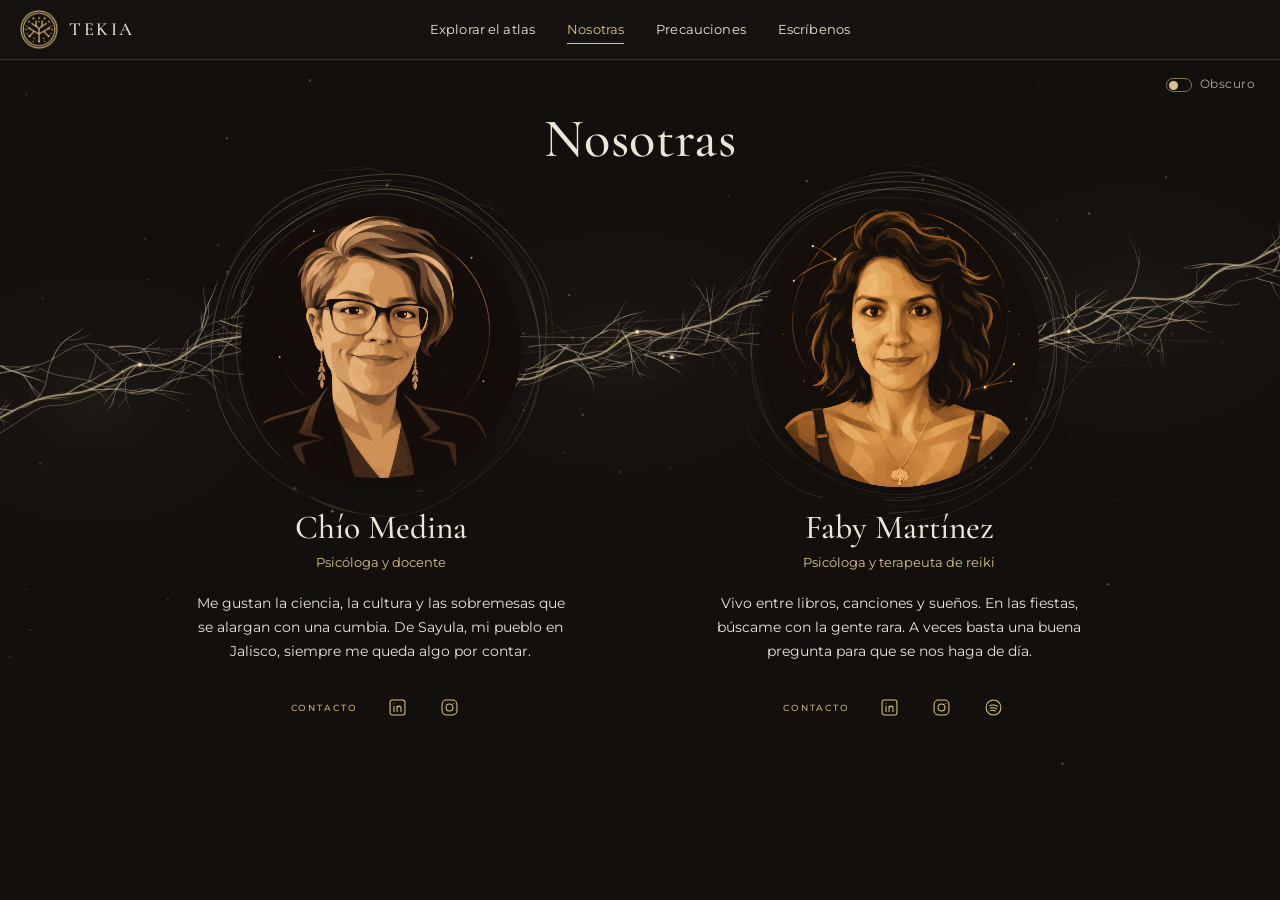
==== commit 45a979c5: "Nosotras claro: retratos ilustrados y micelio claro del paquete aprobado, fondo marfil a salvia" ====
--- a/nosotras.html
+++ b/nosotras.html
@@ -81,9 +81,12 @@
 }
 /* tema claro (prueba): crema luminosa, texto en tinta y oro profundo */
 html.claro .nos{--noche:#F6F1E4;--tx:#2F2A27;--sub:#6B6156;--oro:#7D5F27;--oro-tenue:#7D5F27;
-  background:radial-gradient(ellipse 60% 50% at 50% 38%,rgba(255,252,242,.95),rgba(255,252,242,0) 72%),radial-gradient(ellipse 55% 45% at 4% 0%,rgba(255,243,212,.85),rgba(255,243,212,0) 70%),radial-gradient(ellipse 90% 85% at 50% 50%,#F6F2E6 22%,#E3E7D4 62%,#CFD9C2 90%,#C3CFB5 100%)}
+  background:radial-gradient(ellipse 55% 68% at 50% 46%,#FAF8F0 0%,#F6F4EA 65%,rgba(246,244,234,0) 100%),linear-gradient(112deg,#DDE5D7,#F7F5EA 49%,#E0E9DB)}
 html.claro .ct a:hover{color:#5E4719;background:rgba(193,161,92,.12)}
-html.claro .mic{filter:sepia(.5) saturate(1.4) brightness(.78)}
+/* claro: retratos ilustrados y micelio claro del paquete aprobado (archivos intactos) */
+html:not(.claro) .med img.cl,html:not(.claro) .mic-cl,html.claro .med img.os,html.claro .mic-os{display:none}
+html.claro .mic-cl{top:calc(150px + env(safe-area-inset-top,0px));width:max(100%,1440px);opacity:.75}
+html.claro .med{border-radius:50%;border:1px solid rgba(171,139,81,.5);padding:5px;box-shadow:0 0 0 9px rgba(192,165,111,.045)}
 .halo{position:absolute;inset:0;z-index:-1;width:100%;height:100%;pointer-events:none}
 /* el micelio de fondo respira: deriva de pocos px, muy lenta */
 @keyframes micVivo{0%{transform:translate(-50%,0);opacity:.86}50%{transform:translate(calc(-50% + 5px),-3px);opacity:1}100%{transform:translate(calc(-50% - 4px),2px);opacity:.92}}
@@ -100,12 +103,13 @@
   <span class="end" aria-hidden="true"></span>
 </header>
 <main class="nos" id="nosotras">
-  <img class="mic" src="assets/nosotras/micelio.svg" width="1200" height="720" alt="" aria-hidden="true">
+  <img class="mic mic-os" src="assets/nosotras/micelio.svg" width="1200" height="720" alt="" aria-hidden="true">
+  <img class="mic mic-cl" src="assets/nosotras/claro/micelio-claro.svg" width="1440" height="620" alt="" aria-hidden="true">
   <canvas class="halo" id="halo" aria-hidden="true"></canvas>
   <h1>Nosotras</h1>
   <div class="fichas">
     <article class="ficha" aria-labelledby="n-chio">
-      <div class="med"><img src="assets/nosotras/chio-medina.svg" width="1080" height="1080" alt="Retrato dibujado de Chío Medina"></div>
+      <div class="med"><img class="os" src="assets/nosotras/chio-medina.svg" width="1080" height="1080" alt="Retrato dibujado de Chío Medina"><img class="cl" src="assets/nosotras/claro/chio-medina.png" alt="Retrato ilustrado de Chío Medina" loading="lazy"></div>
       <div class="quien"><h2 id="n-chio">Chío Medina</h2><p>Psicóloga y docente</p></div>
       <p class="bio">Me gustan la ciencia, la cultura y las sobremesas que se alargan con una cumbia. De Sayula, mi pueblo en Jalisco, siempre me queda algo por contar.</p>
       <div class="ct"><span>Contacto</span>
@@ -114,7 +118,7 @@
       </div>
     </article>
     <article class="ficha" aria-labelledby="n-faby">
-      <div class="med"><img src="assets/nosotras/faby-martinez.svg" width="1080" height="1080" alt="Retrato de Faby Martínez"></div>
+      <div class="med"><img class="os" src="assets/nosotras/faby-martinez.svg" width="1080" height="1080" alt="Retrato de Faby Martínez"><img class="cl" src="assets/nosotras/claro/faby-martinez.png" alt="Retrato ilustrado de Faby Martínez" loading="lazy"></div>
       <div class="quien"><h2 id="n-faby">Faby Martínez</h2><p>Psicóloga y terapeuta de reiki</p></div>
       <p class="bio">Vivo entre libros, canciones y sueños. En las fiestas, búscame con la gente rara. A veces basta una buena pregunta para que se nos haga de día.</p>
       <div class="ct"><span>Contacto</span>
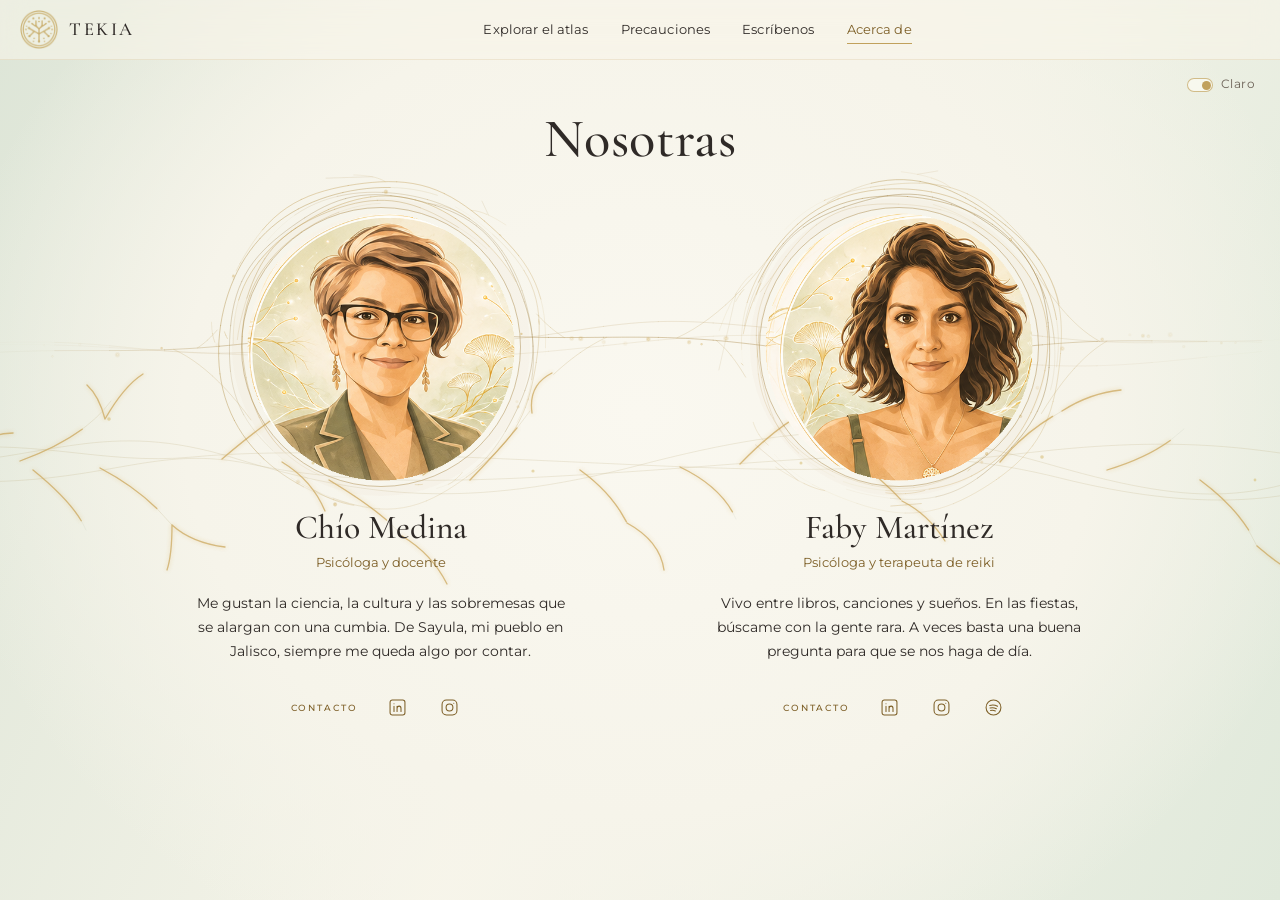
==== commit dd316984: "Verde interior continuo (media precisión y difuminado amplio); menú: Explorar el atlas, Precauciones" ====
--- a/nosotras.html
+++ b/nosotras.html
@@ -86,6 +86,14 @@
 /* claro: retratos ilustrados y micelio claro del paquete aprobado (archivos intactos) */
 html:not(.claro) .med img.cl,html:not(.claro) .mic-cl,html.claro .med img.os,html.claro .mic-os{display:none}
 html.claro .mic-cl{top:calc(150px + env(safe-area-inset-top,0px));width:max(100%,1440px);opacity:.75}
+.mic-vivo svg{display:block;width:100%;height:auto}
+.mic-vivo .luz path{stroke:#C9A04E;stroke-opacity:.9;stroke-width:1.3;stroke-dasharray:70 1500;animation:micLuz 16s linear infinite;filter:drop-shadow(0 0 2px rgba(214,170,82,.7))}
+.mic-vivo g g path{animation:micRespira 9s ease-in-out infinite alternate}
+.mic-vivo circle{transform-box:fill-box;transform-origin:center;animation:micNodo 4.5s ease-in-out infinite}
+@keyframes micLuz{from{stroke-dashoffset:1570}to{stroke-dashoffset:0}}
+@keyframes micRespira{from{stroke-opacity:.22}to{stroke-opacity:.5}}
+@keyframes micNodo{0%,100%{opacity:.45;transform:scale(.8)}50%{opacity:1;transform:scale(1.6)}}
+@media (prefers-reduced-motion:reduce){.mic-vivo .luz{display:none}.mic-vivo g g path,.mic-vivo circle{animation:none}}
 html.claro .med{border-radius:50%;border:1px solid rgba(171,139,81,.5);padding:5px;box-shadow:0 0 0 9px rgba(192,165,111,.045)}
 .halo{position:absolute;inset:0;z-index:-1;width:100%;height:100%;pointer-events:none}
 /* el micelio de fondo respira: deriva de pocos px, muy lenta */
@@ -99,7 +107,7 @@
 <body>
 <header class="top">
   <a class="brand" href="./" aria-label="TEKIA, volver al atlas"><img src="assets/tekia-emblema-oro-web.png" alt=""><span aria-hidden="true">TEKIA</span></a>
-  <nav aria-label="Navegación general"><a href="./">Explorar el atlas</a><a class="m" aria-current="page">Nosotras</a><a class="m" href="./#f-precauciones">Precauciones</a><a href="./#f-acomp">Escríbenos</a></nav>
+  <nav aria-label="Navegación general"><a href="./">Explorar el atlas</a><a class="m" href="./#f-precauciones">Precauciones</a><a href="./#f-acomp">Escríbenos</a><a class="m" aria-current="page">Acerca de</a></nav>
   <span class="end" aria-hidden="true"></span>
 </header>
 <main class="nos" id="nosotras">
@@ -167,9 +175,10 @@
     w=Math.sin(u*(9+o*2.3)+t*.35+o*1.7)*a.r*.07+Math.sin(u*(23-o*4)-t*.5+o)*a.r*.025,
     lift=-Math.exp(-Math.pow((x-(a.x+b.x)/2)/(a.r*1.4),2))*a.r*.08;return [x,y0+w+lift+o*a.r*.045]}
   function seg(pts,al,c,lw,fade){cx.lineWidth=lw;var n=pts.length,ch=6;for(var i=0;i<n-1;i+=ch){var e=Math.min(n-1,i+ch),u=(i+e)/2/(n-1),f=fade?fade(u,pts[i]):1;
-      if(al*f<.01)continue;cx.strokeStyle='rgba('+c+','+(al*f).toFixed(3)+')';cx.beginPath();cx.moveTo(pts[i][0],pts[i][1]);for(var j=i+1;j<=e;j++)cx.lineTo(pts[j][0],pts[j][1]);cx.stroke()}}
+      if(al*f<.01)continue;cx.strokeStyle='rgba('+(CLN?CLC[c]||c:c)+','+Math.min(1,al*f*(CLN?1.5:1)).toFixed(3)+')';cx.beginPath();cx.moveTo(pts[i][0],pts[i][1]);for(var j=i+1;j<=e;j++)cx.lineTo(pts[j][0],pts[j][1]);cx.stroke()}}
   function quad(p0,c,p2,g,n){var o=[];n=n||10;for(var i=0;i<=n;i++){var s=g*i/n,z=1-s;o.push([z*z*p0[0]+2*z*s*c[0]+s*s*p2[0],z*z*p0[1]+2*z*s*c[1]+s*s*p2[1]])}return o}
-  function draw(T){cx.setTransform(dpr,0,0,dpr,0,0);cx.clearRect(0,0,W,H);if(M.length<2)return;var mv=!still.matches,t=mv?(T-t0)/1000+40:47;
+  var CLC={'203,186,153':'168,134,70','217,195,138':'176,140,66','232,212,158':'190,152,74','201,176,113':'150,118,56','226,204,150':'184,146,70'},CLN=false;
+  function draw(T){CLN=document.documentElement.classList.contains('claro');cx.__raw=CLN?1:0;cx.setTransform(dpr,0,0,dpr,0,0);cx.clearRect(0,0,W,H);if(M.length<2)return;var mv=!still.matches,t=mv?(T-t0)/1000+40:47;
     cx.lineCap='round';cx.lineJoin='round';
     // hebras horizontales
     [[0,.34,.8],[-1,.2,.55],[1.2,.16,.5]].forEach(function(s){var pts=[];for(var i=0;i<=140;i++)pts.push(strand(i/140,t,s[0]));
@@ -193,11 +202,17 @@
     // partículas que viajan por la hebra
     P.forEach(function(p){var u=((p.u+(mv?t*p.v:0))%1+1)%1,q=strand(u,t,0),edge=Math.min(1,u*6,(1-u)*6),y=q[1]+p.o*M[0].r*.05;
       dot(q[0],y,p.s,p.a*edge*(mv?.55+.35*Math.sin(t*1.2+p.ph):.6))})}
-  function dot(x,y,s,a){var g=cx.createRadialGradient(x,y,0,x,y,s*3);g.addColorStop(0,'rgba(250,236,198,'+a+')');g.addColorStop(.35,'rgba(232,212,158,'+a*.4+')');g.addColorStop(1,'rgba(201,176,113,0)');cx.fillStyle=g;cx.beginPath();cx.arc(x,y,s*3,0,6.2832);cx.fill()}
+  function dot(x,y,s,a){var g=cx.createRadialGradient(x,y,0,x,y,s*3);if(CLN){g.addColorStop(0,'rgba(255,248,226,'+Math.min(1,a*1.6)+')');g.addColorStop(.3,'rgba(206,166,82,'+Math.min(1,a*.9)+')');g.addColorStop(1,'rgba(193,161,92,0)')}else{g.addColorStop(0,'rgba(250,236,198,'+a+')');g.addColorStop(.35,'rgba(232,212,158,'+a*.4+')');g.addColorStop(1,'rgba(201,176,113,0)')}cx.fillStyle=g;cx.beginPath();cx.arc(x,y,s*3,0,6.2832);cx.fill()}
   function off(){return still.matches||document.hidden||!nos.isConnected||!nos.getClientRects().length}
   function loop(t){draw(t);raf=off()?0:requestAnimationFrame(loop)}
   function go(){if(!raf&&!off())raf=requestAnimationFrame(loop);else draw(performance.now())}
   window.TEKIA_nosHalo=function(){layout();go()};
+  (function(){var im=nos.querySelector('img.mic-cl');if(!im||!window.fetch)return;fetch(im.getAttribute('src')).then(function(r){return r.ok?r.text():null}).then(function(tx){if(!tx)return;
+    var d=document.createElement('div');d.className='mic mic-cl mic-vivo';d.setAttribute('aria-hidden','true');d.innerHTML=tx;var sv=d.querySelector('svg');if(!sv)return;sv.removeAttribute('role');
+    var g=sv.querySelector('g g'),lz=document.createElementNS('http://www.w3.org/2000/svg','g');lz.setAttribute('class','luz');
+    [].forEach.call(sv.querySelectorAll('g g path'),function(p,i){var c=p.cloneNode();c.style.animationDelay=(-i*3.7)+'s';lz.appendChild(c)});
+    sv.querySelector('g').appendChild(lz);[].forEach.call(sv.querySelectorAll('circle'),function(c,i){c.style.animationDelay=(-i*1.3)+'s'});
+    im.parentNode.replaceChild(d,im)}).catch(function(){})})();
   addEventListener('resize',layout);document.addEventListener('visibilitychange',go);still.addEventListener&&still.addEventListener('change',go);
   [].forEach.call(nos.querySelectorAll('.med img'),function(i){if(!i.complete)i.addEventListener('load',layout)});
   if(document.fonts&&document.fonts.ready)document.fonts.ready.then(layout);layout();go()})();
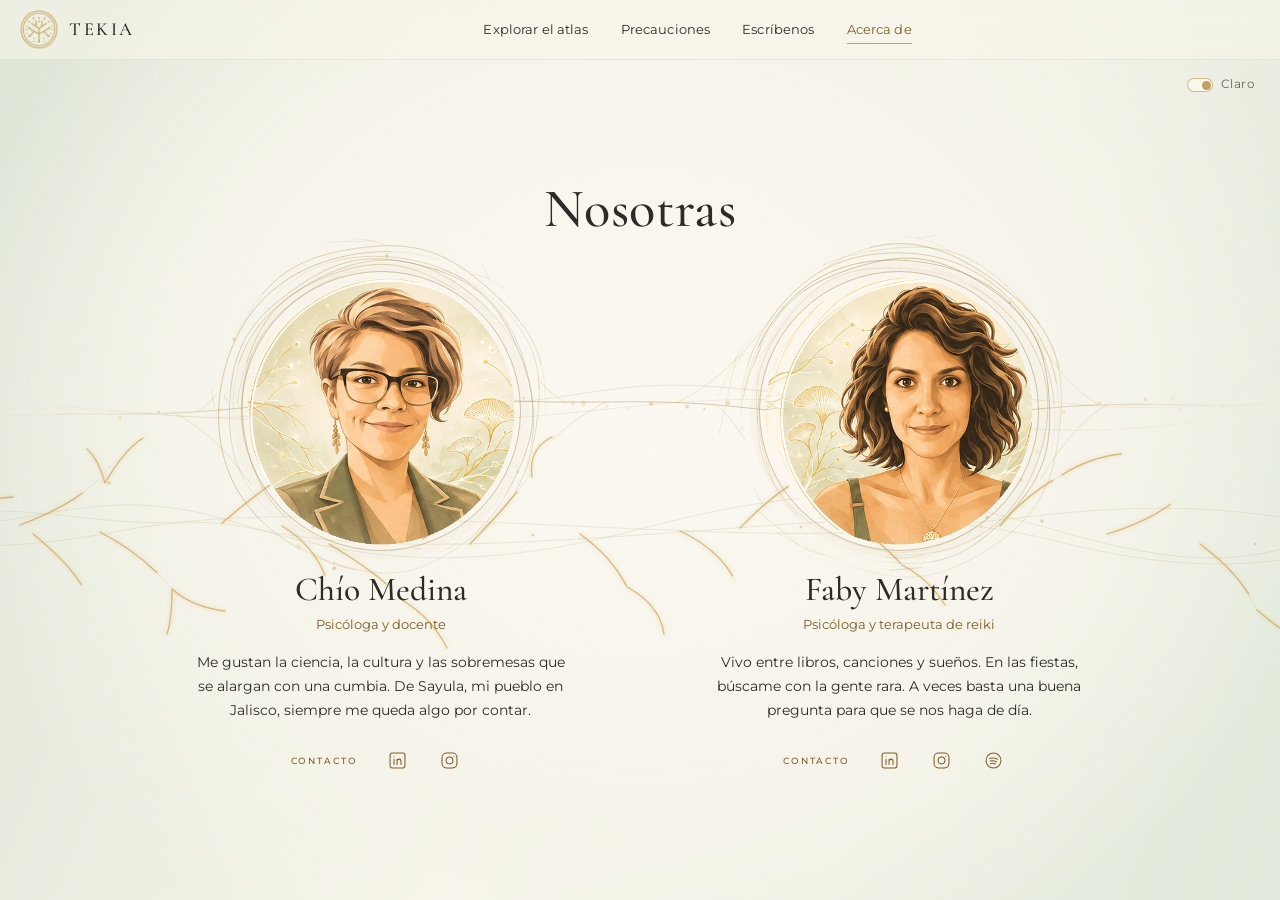
==== commit a1a28a32: "Acerca de: todo visible en una pantalla, centrado, en claro, obscuro y móvil" ====
--- a/nosotras.html
+++ b/nosotras.html
@@ -47,28 +47,31 @@
 /* Nosotras: estilos acotados a la sección (también se usan dentro del atlas) */
 .nos{--noche:#120F0D;--tx:#EDE6D6;--sub:#B4AA97;--oro:#D9C38A;--oro-tenue:#C9B071;--serif:"Cormorant Garamond","EB Garamond",Garamond,Georgia,serif;--sans:"Montserrat",system-ui,-apple-system,"Segoe UI",sans-serif;background:var(--noche);color:var(--tx);font-family:var(--sans);line-height:1.6;min-height:100vh;min-height:100dvh}
 .nos *{box-sizing:border-box}.nos a{color:inherit}
-.nos{position:relative;isolation:isolate;padding:calc(76px + env(safe-area-inset-top,0px) + 2.2rem) max(20px,env(safe-area-inset-right,0px)) 4.5rem max(20px,env(safe-area-inset-left,0px))}
+/* una sola mirada: el bloque se centra en la altura que deja la barra; retrato y título se ajustan a la altura disponible */
+.nos{--med:280px;--med:clamp(150px,calc(100vh - 470px),280px);--med:clamp(150px,calc(100dvh - 470px),280px);--aire:clamp(.6rem,2.6vh,2rem);
+  position:relative;isolation:isolate;display:flex;flex-direction:column;justify-content:center;
+  padding:calc(64px + env(safe-area-inset-top,0px) + var(--aire)) max(20px,env(safe-area-inset-right,0px)) calc(var(--aire) + env(safe-area-inset-bottom,0px)) max(20px,env(safe-area-inset-left,0px))}
+.nos>*{flex:none}
 .nos h1:focus,.nos h1:focus-visible{outline:none}
-.nos h1{margin:0 0 2.4rem;text-align:center;font:500 clamp(2.4rem,5vw,3.4rem)/1.05 var(--serif);letter-spacing:.01em;color:var(--tx)}
+.nos h1{margin:0 0 clamp(1rem,3.6vh,2.4rem);text-align:center;font:500 clamp(2.2rem,min(5vw,6.4vh),3.4rem)/1.05 var(--serif);letter-spacing:.01em;color:var(--tx)}
 .nos{overflow:hidden}
-.mic{position:absolute;z-index:-1;left:50%;transform:translateX(-50%);top:calc(76px + env(safe-area-inset-top,0px));width:max(100%,1200px);max-width:none;height:auto;pointer-events:none}
+.mic{position:absolute;z-index:-2;left:50%;transform:translateX(-50%);top:calc(var(--med)/2 - 271px);width:max(100vw,1200px);max-width:none;height:auto;pointer-events:none}
 /* cuatro niveles alineados por la cuadrícula: medallón, nombre y oficio, semblanza, contacto */
-.fichas{max-width:60rem;margin:0 auto;display:grid;grid-template-columns:repeat(2,minmax(0,1fr));grid-template-rows:auto auto 1fr auto;column-gap:clamp(2rem,6vw,5rem)}
+.fichas{position:relative;width:100%;max-width:60rem;margin:0 auto;display:grid;grid-template-columns:repeat(2,minmax(0,1fr));grid-template-rows:auto auto 1fr auto;column-gap:clamp(2rem,6vw,5rem)}
 .ficha{display:grid;grid-row:span 4;grid-template-rows:subgrid;justify-items:center;text-align:center}
-.med{width:min(280px,100%);aspect-ratio:1/1;margin:0 0 1.4rem}
+.med{width:min(var(--med),100%);aspect-ratio:1/1;margin:0 0 clamp(.7rem,2.2vh,1.4rem)}
 .med img{display:block;width:100%;height:100%;object-fit:contain;border-radius:50%}
 .quien h2{margin:0;font:500 clamp(1.7rem,3vw,2.1rem)/1.15 var(--serif);color:var(--tx)}
-.quien p{margin:.35rem 0 0;font:400 .82rem/1.4 var(--sans);color:var(--oro)}
-.bio{margin:1.2rem 0 0;max-width:23rem;font:400 .86rem/1.75 var(--sans);color:var(--tx);text-wrap:pretty}
-.ct{display:flex;align-items:center;justify-content:center;gap:.5rem;margin-top:1.4rem}
+.quien p{margin:.35rem 0 0;font:400 .82rem/1.4 var(--sans);color:var(--oro);text-wrap:balance}
+.bio{margin:clamp(.6rem,1.9vh,1.2rem) 0 0;max-width:23rem;font:400 .86rem/1.75 var(--sans);color:var(--tx);text-wrap:pretty}
+.ct{display:flex;align-items:center;justify-content:center;gap:.5rem;margin-top:clamp(.5rem,1.8vh,1.4rem)}
 .ct span{font:500 .58rem/1 var(--sans);letter-spacing:.2em;text-transform:uppercase;color:var(--oro-tenue);margin-right:.6rem}
 .ct a{width:44px;height:44px;display:grid;place-items:center;border-radius:99px;color:var(--oro);transition:color .3s,background .3s}
 .ct a:hover{color:#EFE0B4;background:rgba(217,195,138,.08)}
 .ct a:focus-visible{outline:1px solid var(--oro);outline-offset:2px}
 .ct svg{width:21px;height:21px}
 @media (max-width:640px){
-  .nos{padding:calc(88px + env(safe-area-inset-top,0px) + 1rem) 12px 2.5rem;display:flex;flex-direction:column;justify-content:center}
-  .nos>*{flex:none}
+  .nos{padding:calc(88px + env(safe-area-inset-top,0px) + 1rem) 12px calc(1.5rem + env(safe-area-inset-bottom,0px))}
   .nos h1{margin-bottom:1.5rem}
   .fichas{column-gap:10px;max-width:440px}
   .med{width:100%;margin-bottom:.8rem}
@@ -77,7 +80,7 @@
   .bio{margin-top:.7rem;font-size:.78rem;line-height:1.55}
   .ct{flex-wrap:wrap;gap:0;margin-top:.9rem}
   .ct span{flex-basis:100%;text-align:center;margin:0 0 .1rem}
-  .mic{width:min(600px,calc(133.333% - 32px));top:calc(64px + env(safe-area-inset-top,0px) + 4.2rem)}
+  .mic{width:min(600px,calc(133.333% - 32px));top:-135px}
 }
 /* tema claro (prueba): crema luminosa, texto en tinta y oro profundo */
 html.claro .nos{--noche:#F6F1E4;--tx:#2F2A27;--sub:#6B6156;--oro:#7D5F27;--oro-tenue:#7D5F27;
@@ -85,7 +88,8 @@
 html.claro .ct a:hover{color:#5E4719;background:rgba(193,161,92,.12)}
 /* claro: retratos ilustrados y micelio claro del paquete aprobado (archivos intactos) */
 html:not(.claro) .med img.cl,html:not(.claro) .mic-cl,html.claro .med img.os,html.claro .mic-os{display:none}
-html.claro .mic-cl{top:calc(150px + env(safe-area-inset-top,0px));width:max(100%,1440px);opacity:.75}
+html.claro .mic-cl{top:calc(var(--med)/2 - 197px);width:max(100vw,1440px);opacity:.75}
+@media (max-width:640px){html.claro .mic-cl{top:-117px}}
 .mic-vivo svg{display:block;width:100%;height:auto}
 .mic-vivo .luz path{stroke:#C9A04E;stroke-opacity:.9;stroke-width:1.3;stroke-dasharray:70 1500;animation:micLuz 16s linear infinite;filter:drop-shadow(0 0 2px rgba(214,170,82,.7))}
 .mic-vivo g g path{animation:micRespira 9s ease-in-out infinite alternate}
@@ -111,11 +115,11 @@
   <span class="end" aria-hidden="true"></span>
 </header>
 <main class="nos" id="nosotras">
-  <img class="mic mic-os" src="assets/nosotras/micelio.svg" width="1200" height="720" alt="" aria-hidden="true">
-  <img class="mic mic-cl" src="assets/nosotras/claro/micelio-claro.svg" width="1440" height="620" alt="" aria-hidden="true">
   <canvas class="halo" id="halo" aria-hidden="true"></canvas>
   <h1>Nosotras</h1>
   <div class="fichas">
+    <img class="mic mic-os" src="assets/nosotras/micelio.svg" width="1200" height="720" alt="" aria-hidden="true">
+    <img class="mic mic-cl" src="assets/nosotras/claro/micelio-claro.svg" width="1440" height="620" alt="" aria-hidden="true">
     <article class="ficha" aria-labelledby="n-chio">
       <div class="med"><img class="os" src="assets/nosotras/chio-medina.svg" width="1080" height="1080" alt="Retrato dibujado de Chío Medina"><img class="cl" src="assets/nosotras/claro/chio-medina.png" alt="Retrato ilustrado de Chío Medina" loading="lazy"></div>
       <div class="quien"><h2 id="n-chio">Chío Medina</h2><p>Psicóloga y docente</p></div>
